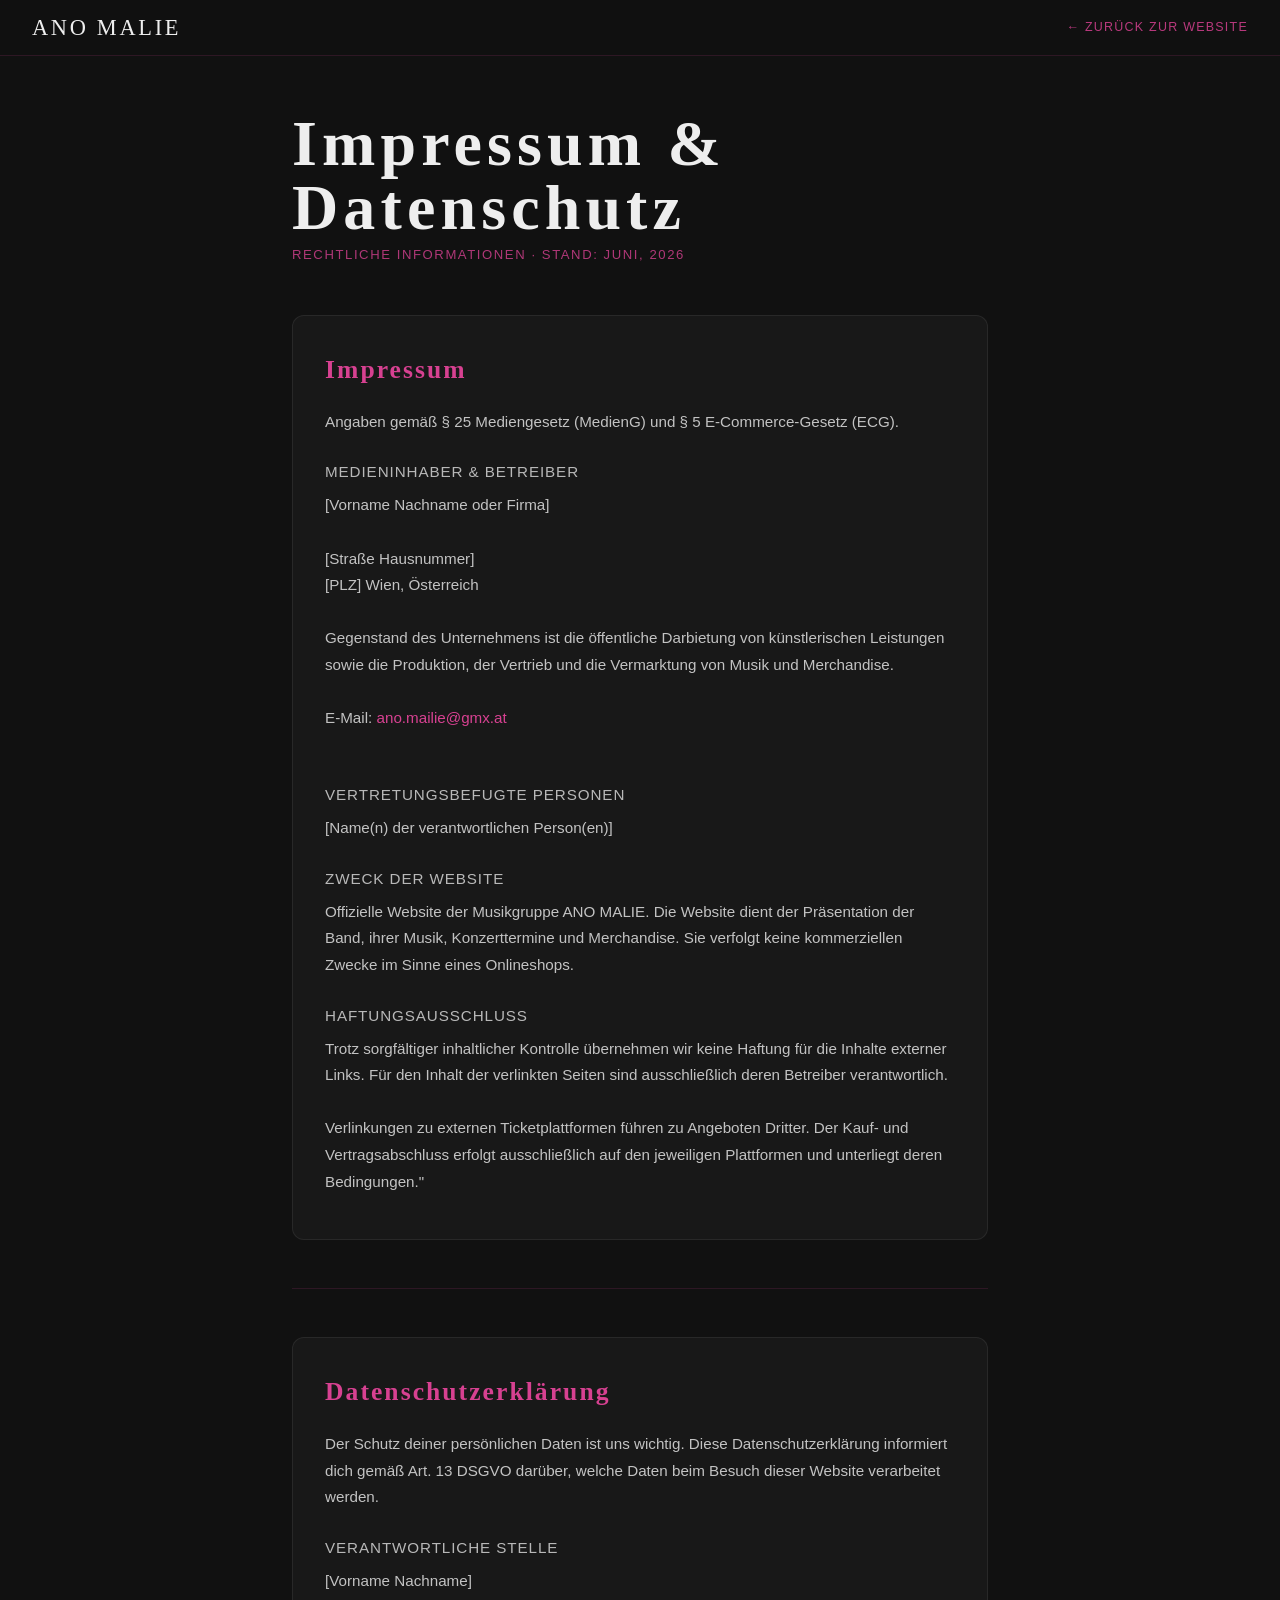
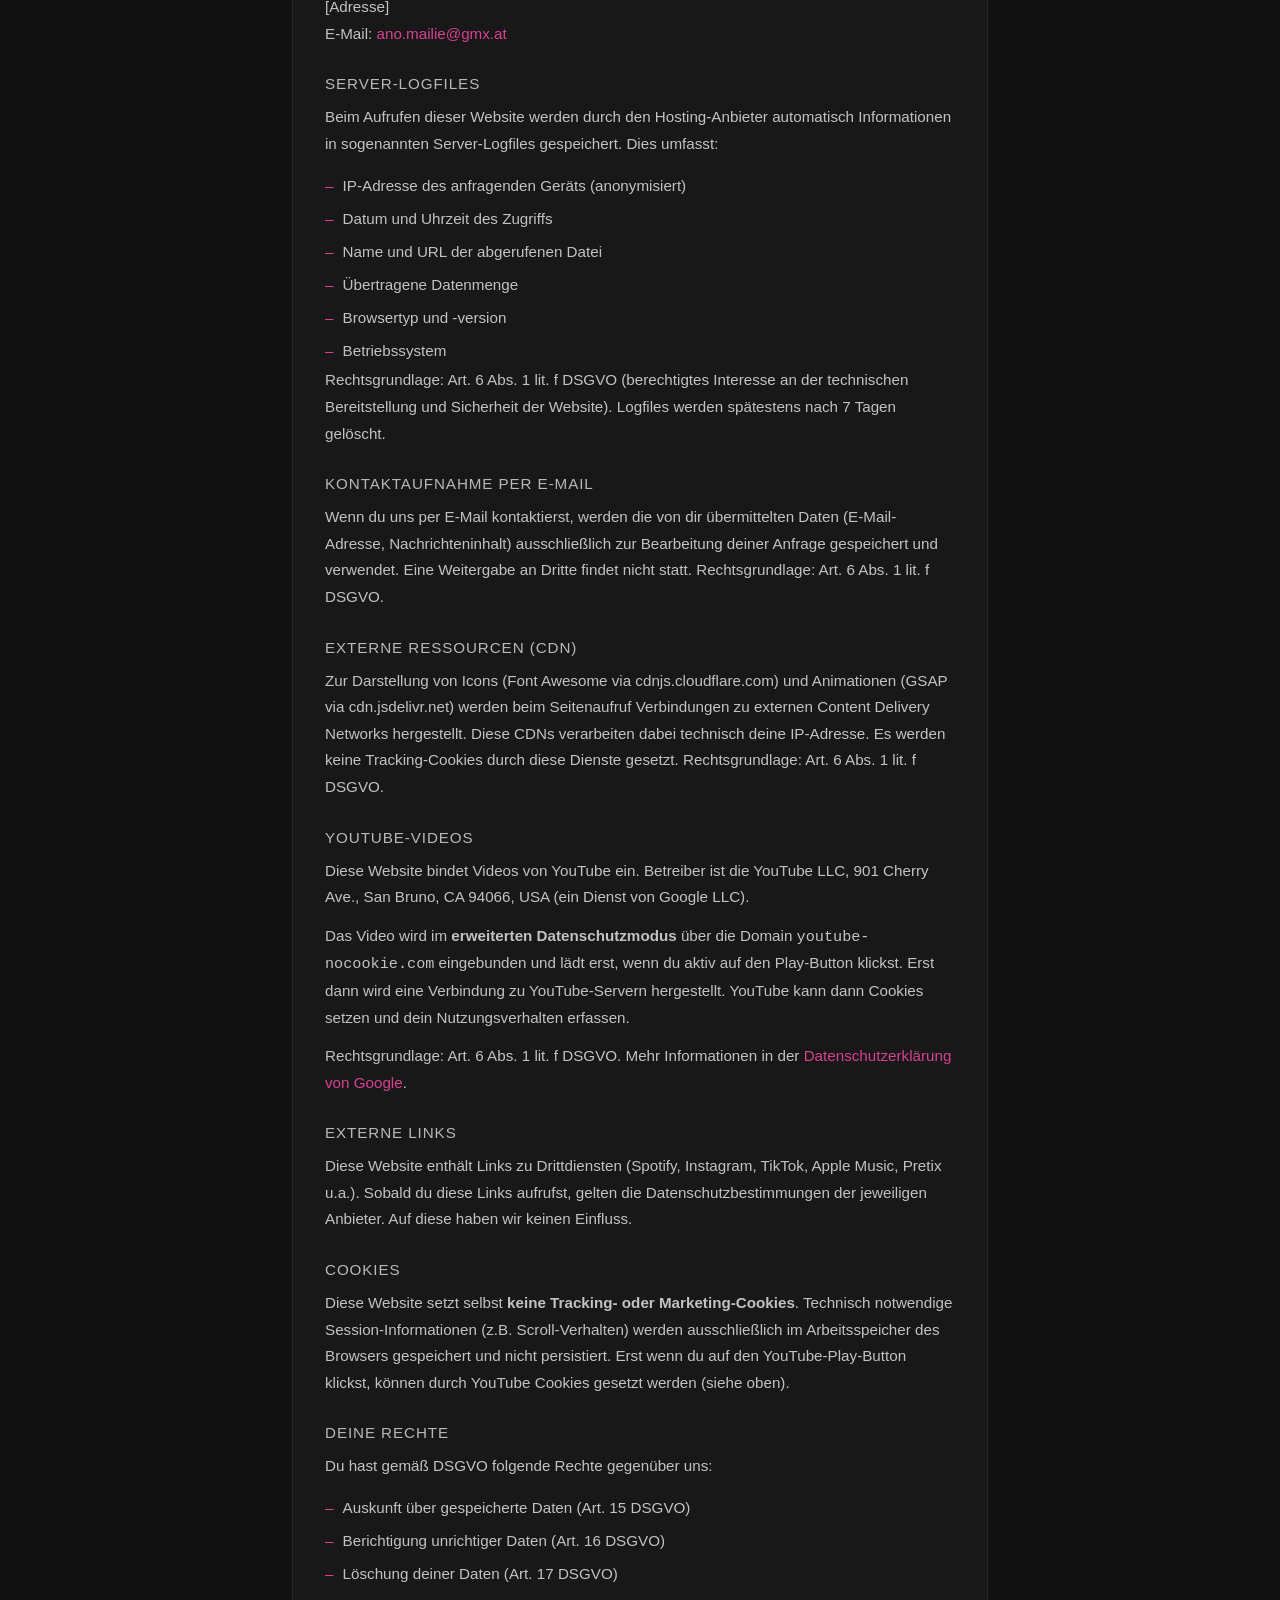
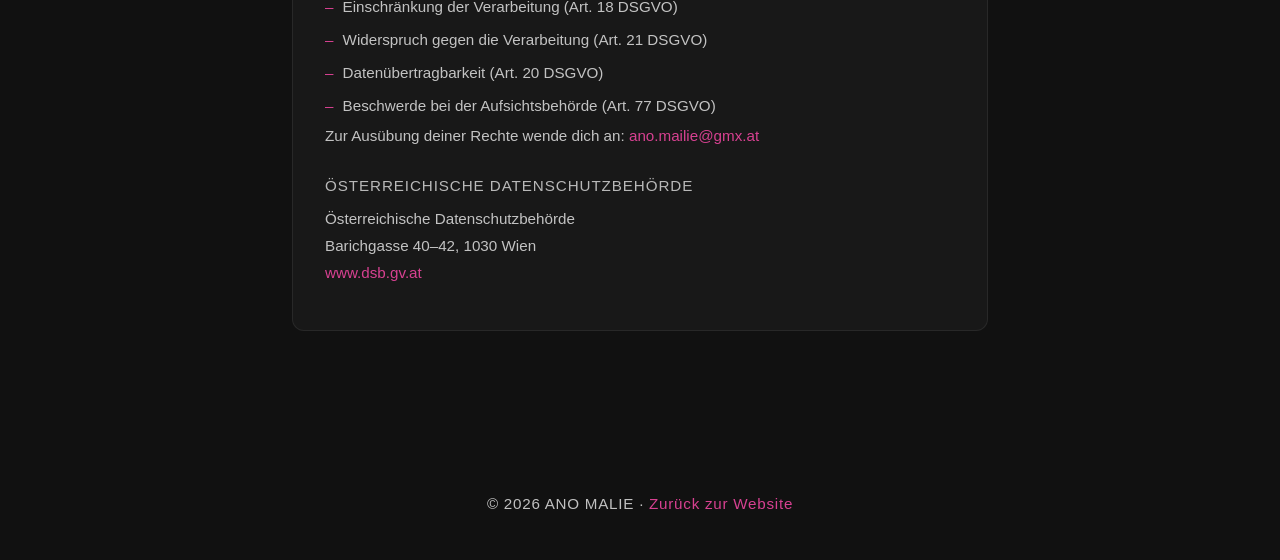
==== impressum.html @ af4fd010 "Impressum, Datenschutz & Lokal Hosting" ====
<!DOCTYPE html>
<html lang="de">
<head>
  <meta charset="UTF-8">
  <meta name="viewport" content="width=device-width, initial-scale=1.0">
  <title>Impressum & Datenschutz – ANO MALIE</title>
  <meta name="robots" content="noindex, follow">



  <link rel="icon" href="img/AnoMalieFaviconIco.ico" sizes="any">
  <link rel="icon" href="img/AnoMalieFaviconSVG.svg" type="image/svg+xml">

  <style>
    :root {
      --accent:     #d74191;
      --bg-dark:    #111;
      --text-light: #eee;
      --font-title: 'Bebas Neue', Copperplate, fantasy;
      --font-body:  'DM Sans', Arial, sans-serif;
    }

    *, *::before, *::after { box-sizing: border-box; margin: 0; padding: 0; }

    html { scroll-behavior: smooth; }

    body {
      background: var(--bg-dark);
      color: var(--text-light);
      font-family: var(--font-body);
      font-size: 1rem;
      line-height: 1.75;
      min-height: 100vh;
    }

    /* NAV */
    .top-nav {
      position: sticky;
      top: 0;
      z-index: 100;
      background: rgba(17,17,17,0.92);
      backdrop-filter: blur(8px);
      padding: 0 2rem;
      height: 56px;
      display: flex;
      align-items: center;
      justify-content: space-between;
      border-bottom: 1px solid rgba(215,65,145,0.15);
    }
    .top-nav__logo {
      font-family: var(--font-title);
      font-size: 1.4rem;
      letter-spacing: 0.12em;
      color: var(--text-light);
      text-decoration: none;
    }
    .top-nav__back {
      font-size: 0.78rem;
      letter-spacing: 0.1em;
      text-transform: uppercase;
      color: var(--accent);
      text-decoration: none;
      opacity: 0.85;
      transition: opacity 0.2s;
    }
    .top-nav__back:hover { opacity: 1; }

    /* CONTENT */
    .legal-wrap {
      max-width: 760px;
      margin: 0 auto;
      padding: 3.5rem 2rem 5rem;
    }

    .page-title {
      font-family: var(--font-title);
      font-size: clamp(2.4rem, 6vw, 4rem);
      letter-spacing: 0.08em;
      color: var(--text-light);
      margin-bottom: 0.25rem;
      line-height: 1;
    }
    .page-subtitle {
      font-size: 0.82rem;
      letter-spacing: 0.12em;
      text-transform: uppercase;
      color: var(--accent);
      margin-bottom: 3rem;
      opacity: 0.8;
    }

    /* ABSCHNITTE */
    .legal-section {
      margin-bottom: 3rem;
      padding: 2rem 2rem 2rem;
      background: rgba(255,255,255,0.03);
      border: 1px solid rgba(255,255,255,0.07);
      border-radius: 12px;
    }
    .legal-section + .legal-section {
      /* etwas Luft zwischen Karten */
    }

    h2 {
      font-family: var(--font-title);
      font-size: 1.6rem;
      letter-spacing: 0.08em;
      color: var(--accent);
      margin-bottom: 1rem;
    }
    h3 {
      font-family: var(--font-body);
      font-size: 0.95rem;
      font-weight: 500;
      letter-spacing: 0.06em;
      text-transform: uppercase;
      color: var(--text-light);
      margin: 1.5rem 0 0.4rem;
      opacity: 0.75;
    }
    p {
      font-size: 0.95rem;
      color: rgba(238,238,238,0.8);
      margin-bottom: 0.75rem;
    }
    a {
      color: var(--accent);
      text-decoration: none;
    }
    a:hover { text-decoration: underline; }

    ul {
      list-style: none;
      padding-left: 0;
    }
    ul li {
      font-size: 0.95rem;
      color: rgba(238,238,238,0.8);
      padding: 0.2rem 0 0.2rem 1.1rem;
      position: relative;
    }
    ul li::before {
      content: '–';
      position: absolute;
      left: 0;
      color: var(--accent);
    }

    .divider {
      border: none;
      border-top: 1px solid rgba(215,65,145,0.15);
      margin: 3rem 0;
    }

    /* FOOTER */
    .legal-footer {
      text-align: center;
      padding: 2rem;
      font-size: 0.78rem;
      color: rgba(238,238,238,0.3);
      letter-spacing: 0.06em;
    }

    /* HIGHLIGHT BOX */
    .note-box {
      background: rgba(215,65,145,0.08);
      border-left: 3px solid var(--accent);
      padding: 0.9rem 1.1rem;
      border-radius: 0 8px 8px 0;
      margin: 1rem 0;
      font-size: 0.88rem;
      color: rgba(238,238,238,0.75);
    }

    /* FONTS */
    @font-face {
      font-family: 'Bebas Neue';
      src: url('fonts/bebas-neue-v10-latin-regular.woff2') format('woff2'),
          url('fonts/bebas-neue-v10-latin-regular.woff')  format('woff');
      font-weight: 400;
      font-style: normal;
      font-display: swap;
    }

    @font-face {
      font-family: 'DM Sans';
      src: url('fonts/dm-sans-v11-latin-300.woff2') format('woff2'),
          url('fonts/dm-sans-v11-latin-300.woff')  format('woff');
      font-weight: 300;
      font-style: normal;
      font-display: swap;
    }

    @font-face {
      font-family: 'DM Sans';
      src: url('fonts/dm-sans-v11-latin-regular.woff2') format('woff2'),
          url('fonts/dm-sans-v11-latin-regular.woff')  format('woff');
      font-weight: 400;
      font-style: normal;
      font-display: swap;
    }

    @font-face {
      font-family: 'DM Sans';
      src: url('fonts/dm-sans-v11-latin-500.woff2') format('woff2'),
          url('fonts/dm-sans-v11-latin-500.woff')  format('woff');
      font-weight: 500;
      font-style: normal;
      font-display: swap;
    }
  </style>
</head>
<body>

  <nav class="top-nav">
    <a href="index.html" class="top-nav__logo">ANO MALIE</a>
    <a href="index.html" class="top-nav__back">← Zurück zur Website</a>
  </nav>

  <div class="legal-wrap">

    <h1 class="page-title">Impressum &amp;<br>Datenschutz</h1>
    <p class="page-subtitle">Rechtliche Informationen · Stand: Juni, 2026</p>


    <!-- ═══════════════════════════════════════════
         IMPRESSUM
         § 25 MedienG · § 5 ECG
         ═══════════════════════════════════════════ -->
    <div class="legal-section">
      <h2>Impressum</h2>
      <p>Angaben gemäß § 25 Mediengesetz (MedienG) und § 5 E-Commerce-Gesetz (ECG).</p>

      <h3>Medieninhaber &amp; Betreiber</h3>
      <p>
        <!-- Offenlegungspflicht -->
        [Vorname Nachname oder Firma]<br> <br>
        [Straße Hausnummer]<br>
        [PLZ] Wien, Österreich<br><br>

        Gegenstand des Unternehmens ist die öffentliche Darbietung von künstlerischen Leistungen sowie die Produktion, der Vertrieb und die Vermarktung von Musik und Merchandise.<br><br>

        E-Mail: <a href="mailto:ano.mailie@gmx.at">ano.mailie@gmx.at</a> <br><br>
      </p>

      <h3>Vertretungsbefugte Personen</h3>
      <p>
        [Name(n) der verantwortlichen Person(en)]
      </p>

      <h3>Zweck der Website</h3>
      <p>
        Offizielle Website der Musikgruppe ANO MALIE. Die Website dient der Präsentation
        der Band, ihrer Musik, Konzerttermine und Merchandise. Sie verfolgt keine
        kommerziellen Zwecke im Sinne eines Onlineshops.
      </p>

      <h3>Haftungsausschluss</h3>
      <p>
        Trotz sorgfältiger inhaltlicher Kontrolle übernehmen wir keine Haftung für die
        Inhalte externer Links. Für den Inhalt der verlinkten Seiten sind ausschließlich
        deren Betreiber verantwortlich. <br> <br>

        Verlinkungen zu externen Ticketplattformen führen zu Angeboten Dritter. Der Kauf- und Vertragsabschluss erfolgt ausschließlich auf den jeweiligen Plattformen und unterliegt deren Bedingungen."
      </p>
    </div>


    <hr class="divider">


    <!-- ═══════════════════════════════════════════
         DATENSCHUTZERKLÄRUNG
         DSGVO · DSG · § 165 TKG 2021
         ═══════════════════════════════════════════ -->
    <div class="legal-section">
      <h2>Datenschutzerklärung</h2>
      <p>
        Der Schutz deiner persönlichen Daten ist uns wichtig. Diese Datenschutzerklärung
        informiert dich gemäß Art. 13 DSGVO darüber, welche Daten beim Besuch dieser
        Website verarbeitet werden.
      </p>

      <h3>Verantwortliche Stelle</h3>
      <p>
        <!--  Gleiche Angaben wie im Impressum -->
        [Vorname Nachname]<br>
        [Adresse]<br>
        E-Mail: <a href="mailto:ano.mailie@gmx.at">ano.mailie@gmx.at</a>
      </p>

      <h3>Server-Logfiles</h3>
      <p>
        Beim Aufrufen dieser Website werden durch den Hosting-Anbieter automatisch
        Informationen in sogenannten Server-Logfiles gespeichert. Dies umfasst:
      </p>
      <ul>
        <li>IP-Adresse des anfragenden Geräts (anonymisiert)</li>
        <li>Datum und Uhrzeit des Zugriffs</li>
        <li>Name und URL der abgerufenen Datei</li>
        <li>Übertragene Datenmenge</li>
        <li>Browsertyp und -version</li>
        <li>Betriebssystem</li>
      </ul>
      <p>
        Rechtsgrundlage: Art. 6 Abs. 1 lit. f DSGVO (berechtigtes Interesse an der
        technischen Bereitstellung und Sicherheit der Website). Logfiles werden
        spätestens nach 7 Tagen gelöscht.
      </p>

      <h3>Kontaktaufnahme per E-Mail</h3>
      <p>
        Wenn du uns per E-Mail kontaktierst, werden die von dir übermittelten Daten
        (E-Mail-Adresse, Nachrichteninhalt) ausschließlich zur Bearbeitung deiner
        Anfrage gespeichert und verwendet. Eine Weitergabe an Dritte findet nicht statt.
        Rechtsgrundlage: Art. 6 Abs. 1 lit. f DSGVO.
      </p>
      

      <h3>Externe Ressourcen (CDN)</h3>
      <p>
        Zur Darstellung von Icons (Font Awesome via cdnjs.cloudflare.com) und
        Animationen (GSAP via cdn.jsdelivr.net) werden beim Seitenaufruf Verbindungen
        zu externen Content Delivery Networks hergestellt. Diese CDNs verarbeiten
        dabei technisch deine IP-Adresse. Es werden keine Tracking-Cookies durch
        diese Dienste gesetzt.
        Rechtsgrundlage: Art. 6 Abs. 1 lit. f DSGVO.
      </p>

      <h3>YouTube-Videos</h3>
      <p>
        Diese Website bindet Videos von YouTube ein. Betreiber ist die YouTube LLC,
        901 Cherry Ave., San Bruno, CA 94066, USA (ein Dienst von Google LLC).
      </p>
      <p>
        Das Video wird im <strong>erweiterten Datenschutzmodus</strong> über die Domain
        <code>youtube-nocookie.com</code> eingebunden und lädt erst, wenn du aktiv auf
        den Play-Button klickst. Erst dann wird eine Verbindung zu YouTube-Servern
        hergestellt. YouTube kann dann Cookies setzen und dein Nutzungsverhalten
        erfassen.
      </p>
      <p>
        Rechtsgrundlage: Art. 6 Abs. 1 lit. f DSGVO. Mehr Informationen in der
        <a href="https://policies.google.com/privacy" target="_blank" rel="noopener noreferrer">Datenschutzerklärung von Google</a>.
      </p>

      <h3>Externe Links</h3>
      <p>
        Diese Website enthält Links zu Drittdiensten (Spotify, Instagram, TikTok,
        Apple Music, Pretix u.a.). Sobald du diese Links aufrufst, gelten die
        Datenschutzbestimmungen der jeweiligen Anbieter. Auf diese haben wir
        keinen Einfluss.
      </p>

      <h3>Cookies</h3>
      <p>
        Diese Website setzt selbst <strong>keine Tracking- oder Marketing-Cookies</strong>.
        Technisch notwendige Session-Informationen (z.B. Scroll-Verhalten) werden
        ausschließlich im Arbeitsspeicher des Browsers gespeichert und nicht persistiert.
        Erst wenn du auf den YouTube-Play-Button klickst, können durch YouTube
        Cookies gesetzt werden (siehe oben).
      </p>

      <h3>Deine Rechte</h3>
      <p>Du hast gemäß DSGVO folgende Rechte gegenüber uns:</p>
      <ul>
        <li>Auskunft über gespeicherte Daten (Art. 15 DSGVO)</li>
        <li>Berichtigung unrichtiger Daten (Art. 16 DSGVO)</li>
        <li>Löschung deiner Daten (Art. 17 DSGVO)</li>
        <li>Einschränkung der Verarbeitung (Art. 18 DSGVO)</li>
        <li>Widerspruch gegen die Verarbeitung (Art. 21 DSGVO)</li>
        <li>Datenübertragbarkeit (Art. 20 DSGVO)</li>
        <li>Beschwerde bei der Aufsichtsbehörde (Art. 77 DSGVO)</li>
      </ul>
      <p>
        Zur Ausübung deiner Rechte wende dich an:
        <a href="mailto:ano.mailie@gmx.at">ano.mailie@gmx.at</a>
      </p>

      <h3>Österreichische Datenschutzbehörde</h3>
      <p>
        Österreichische Datenschutzbehörde<br>
        Barichgasse 40–42, 1030 Wien<br>
        <a href="https://www.dsb.gv.at" target="_blank" rel="noopener noreferrer">www.dsb.gv.at</a>
      </p>
    </div>

  </div>

  <footer class="legal-footer">
    <p>© 2026 ANO MALIE · <a href="index.html">Zurück zur Website</a></p>
  </footer>

</body>
</html>
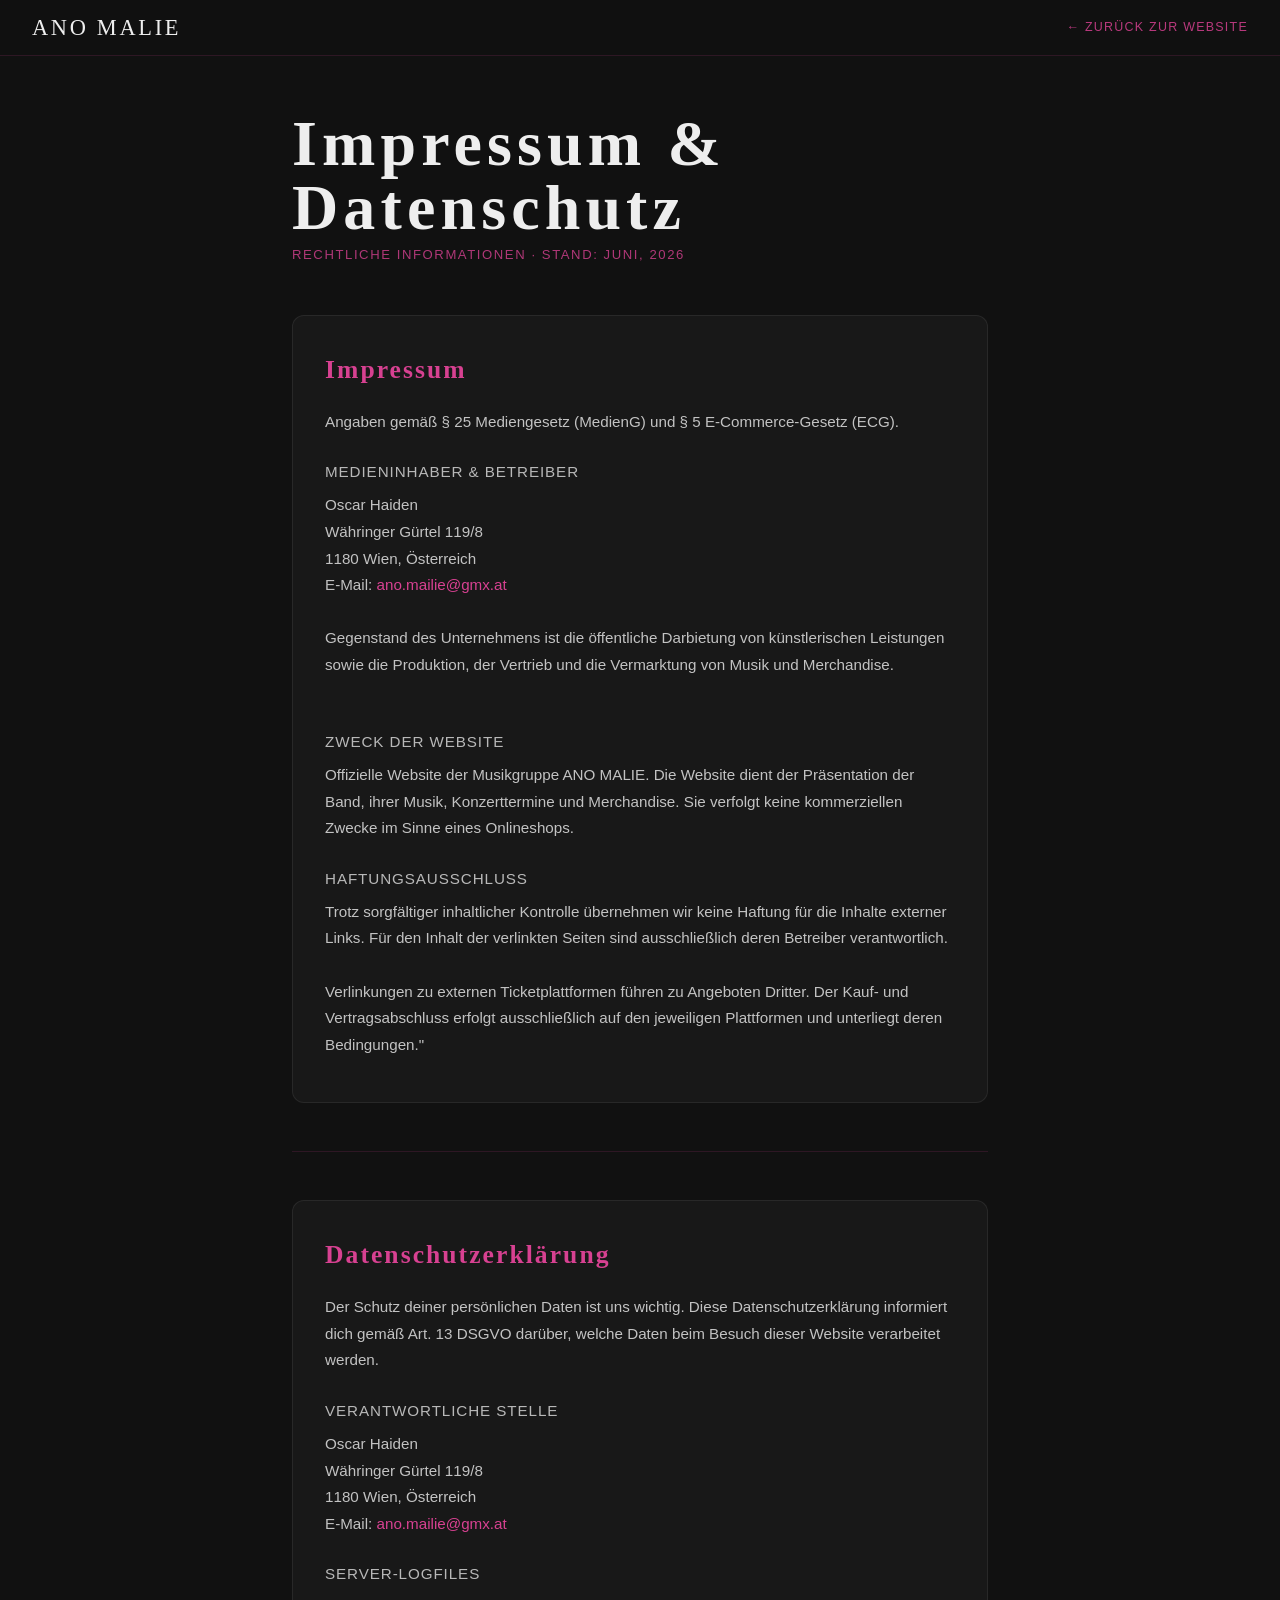
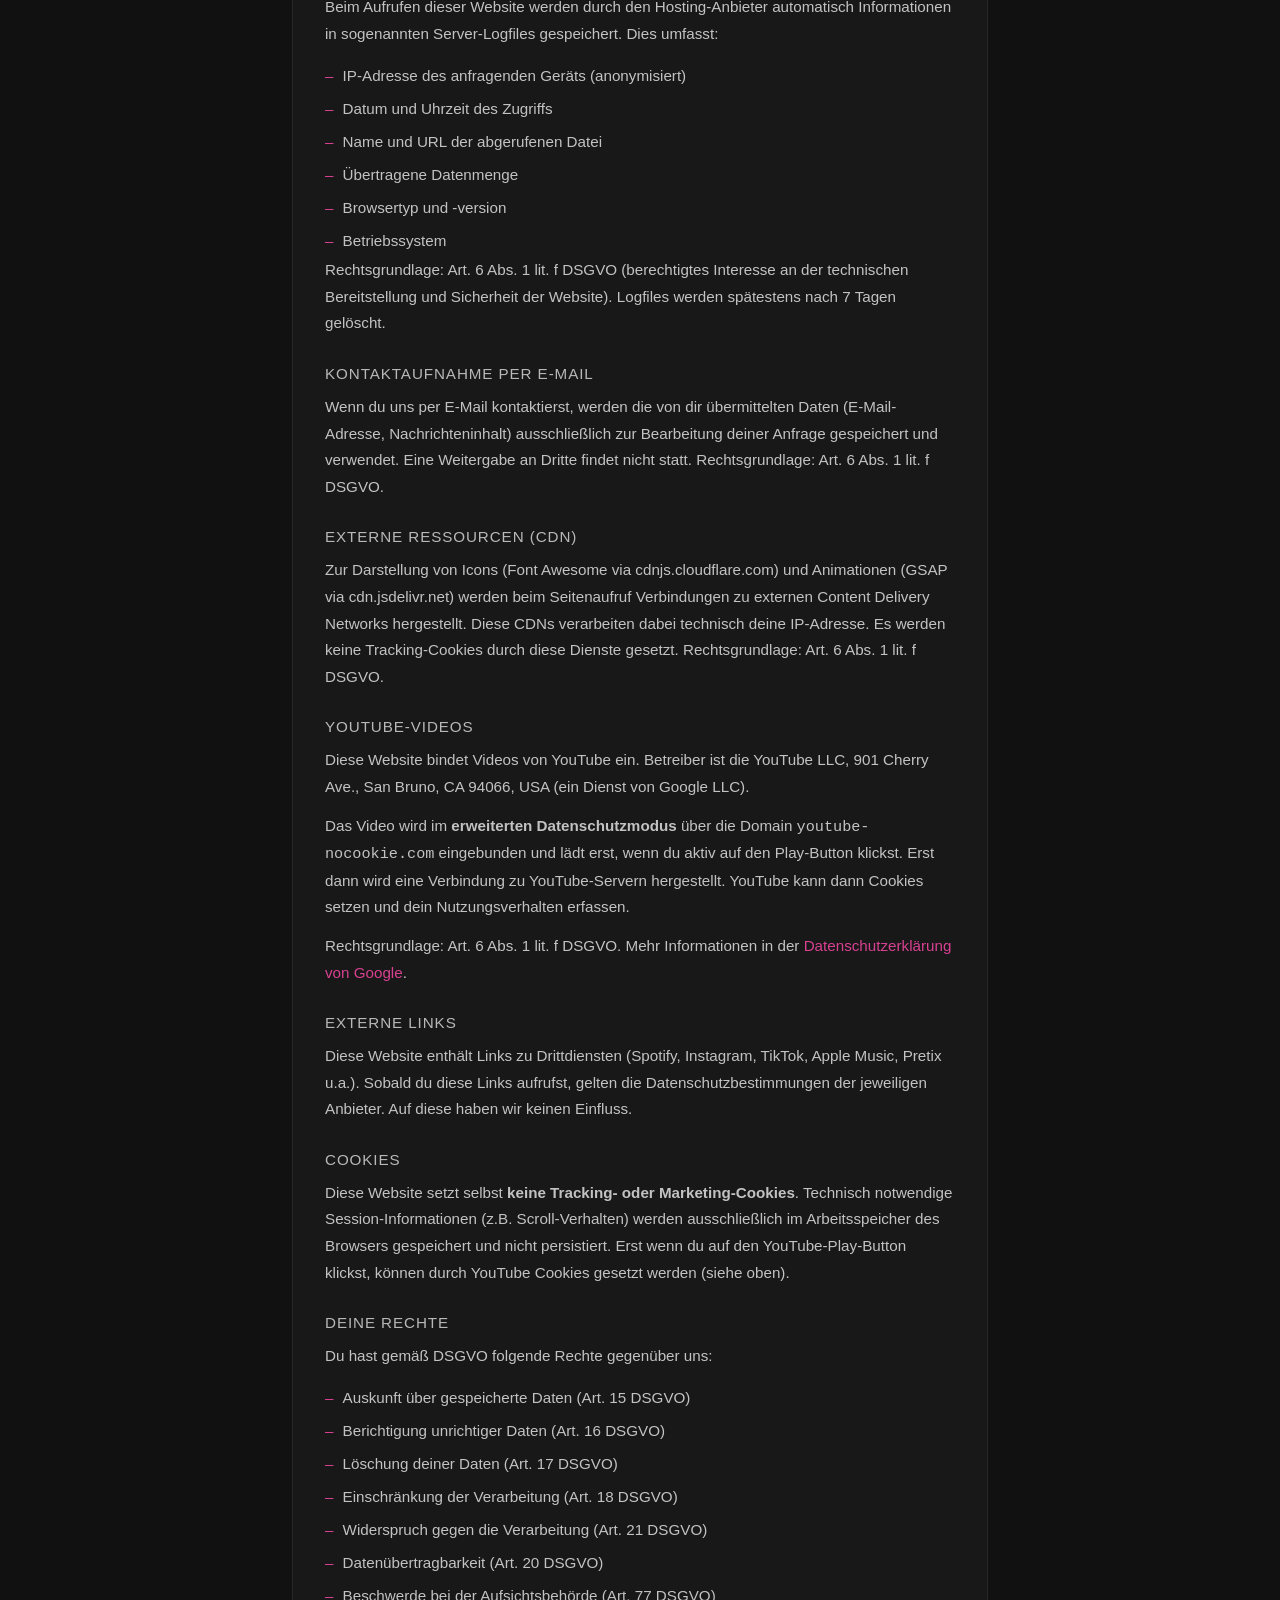
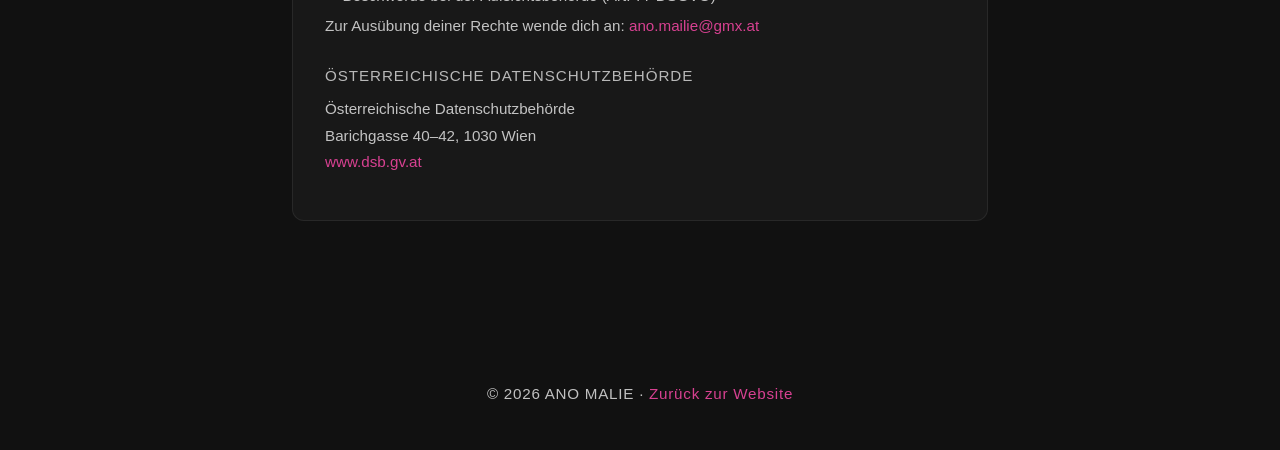
==== commit 984aa9fa: "Anpassung Berlin" ====
--- a/impressum.html
+++ b/impressum.html
@@ -97,9 +97,7 @@
       border: 1px solid rgba(255,255,255,0.07);
       border-radius: 12px;
     }
-    .legal-section + .legal-section {
-      /* etwas Luft zwischen Karten */
-    }
+    
 
     h2 {
       font-family: var(--font-title);
@@ -208,6 +206,14 @@
       font-style: normal;
       font-display: swap;
     }
+
+    @media (max-width: 480px) {
+      h2 {
+        font-size: 1.3rem;
+        letter-spacing: 0.04em;
+        }
+    }
+
   </style>
 </head>
 <body>
@@ -234,18 +240,13 @@
       <h3>Medieninhaber &amp; Betreiber</h3>
       <p>
         <!-- Offenlegungspflicht -->
-        [Vorname Nachname oder Firma]<br> <br>
-        [Straße Hausnummer]<br>
-        [PLZ] Wien, Österreich<br><br>
+        Oscar Haiden<br>
+        Währinger Gürtel 119/8<br>
+        1180 Wien, Österreich<br>
+        E-Mail: <a href="mailto:ano.mailie@gmx.at">ano.mailie@gmx.at</a> <br><br>
 
         Gegenstand des Unternehmens ist die öffentliche Darbietung von künstlerischen Leistungen sowie die Produktion, der Vertrieb und die Vermarktung von Musik und Merchandise.<br><br>
 
-        E-Mail: <a href="mailto:ano.mailie@gmx.at">ano.mailie@gmx.at</a> <br><br>
-      </p>
-
-      <h3>Vertretungsbefugte Personen</h3>
-      <p>
-        [Name(n) der verantwortlichen Person(en)]
       </p>
 
       <h3>Zweck der Website</h3>
@@ -284,8 +285,9 @@
       <h3>Verantwortliche Stelle</h3>
       <p>
         <!--  Gleiche Angaben wie im Impressum -->
-        [Vorname Nachname]<br>
-        [Adresse]<br>
+        Oscar Haiden<br>
+        Währinger Gürtel 119/8<br>
+        1180 Wien, Österreich<br>
         E-Mail: <a href="mailto:ano.mailie@gmx.at">ano.mailie@gmx.at</a>
       </p>
 
